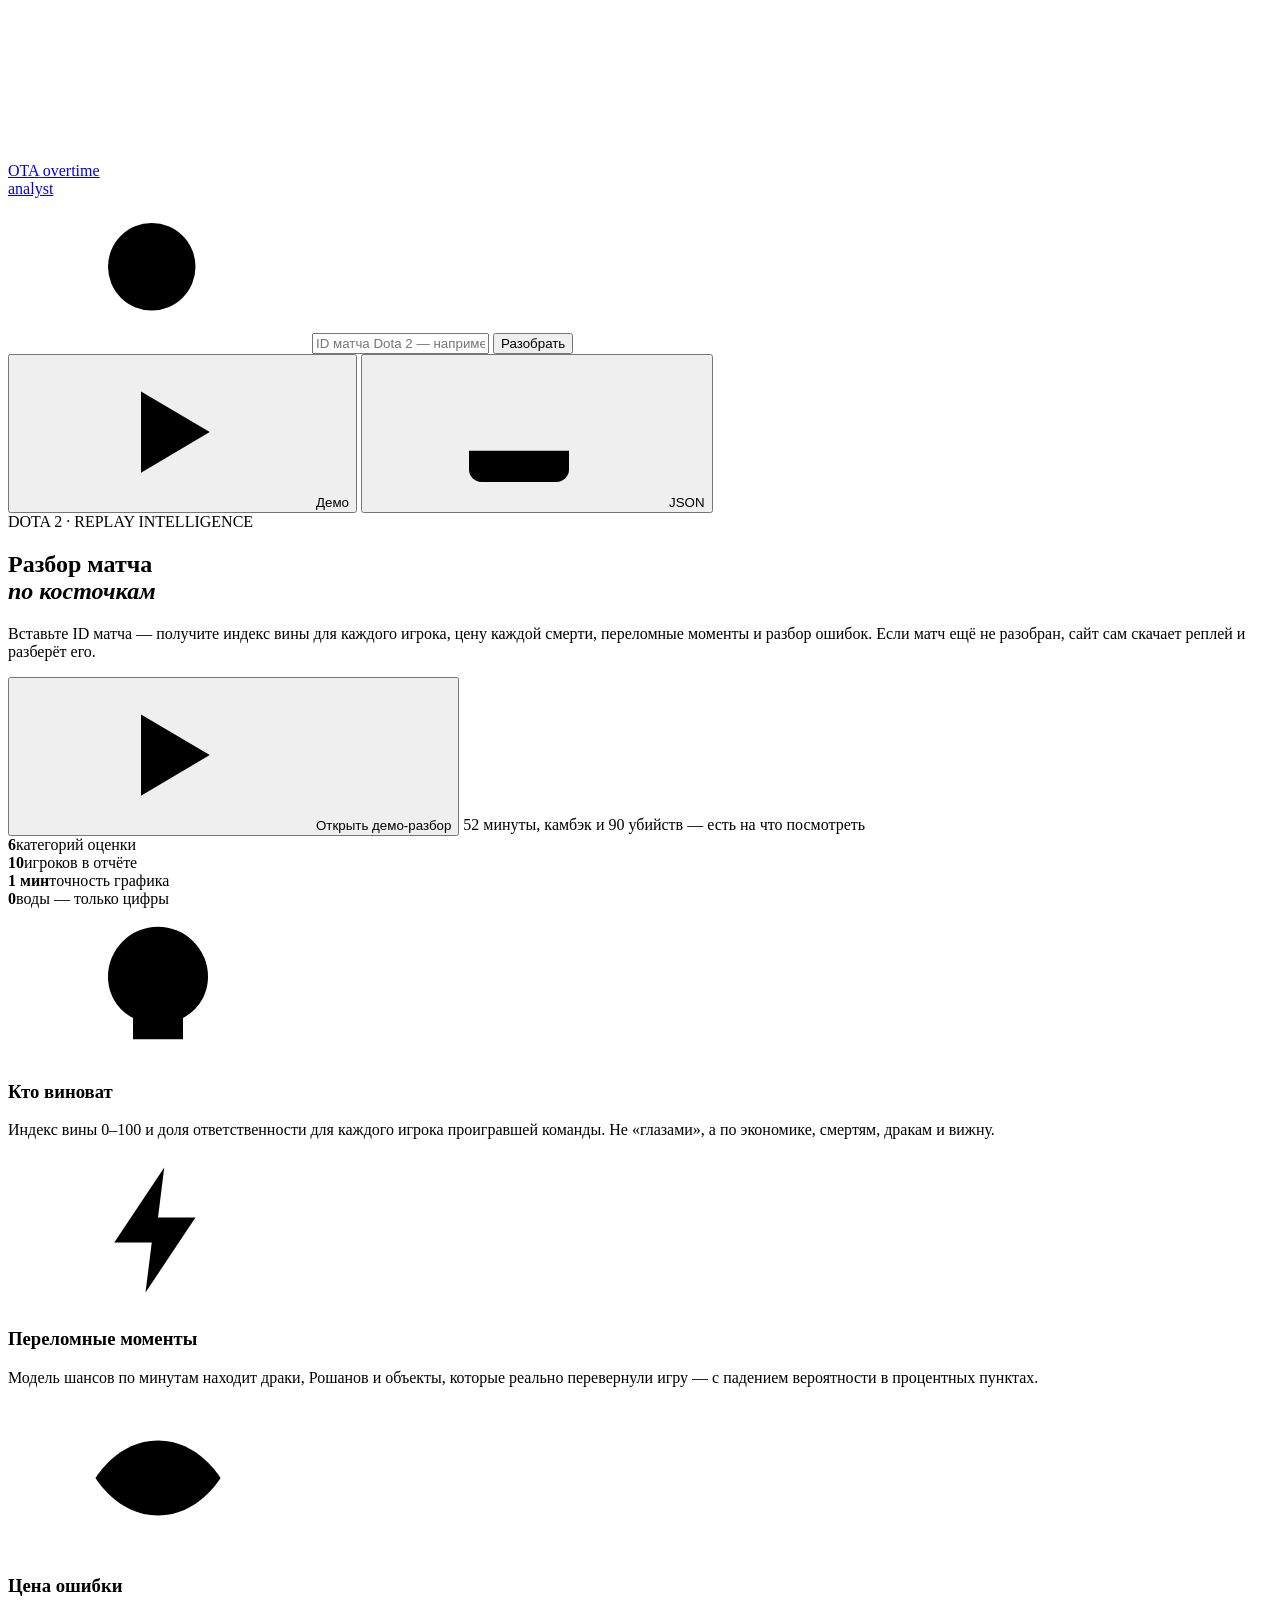
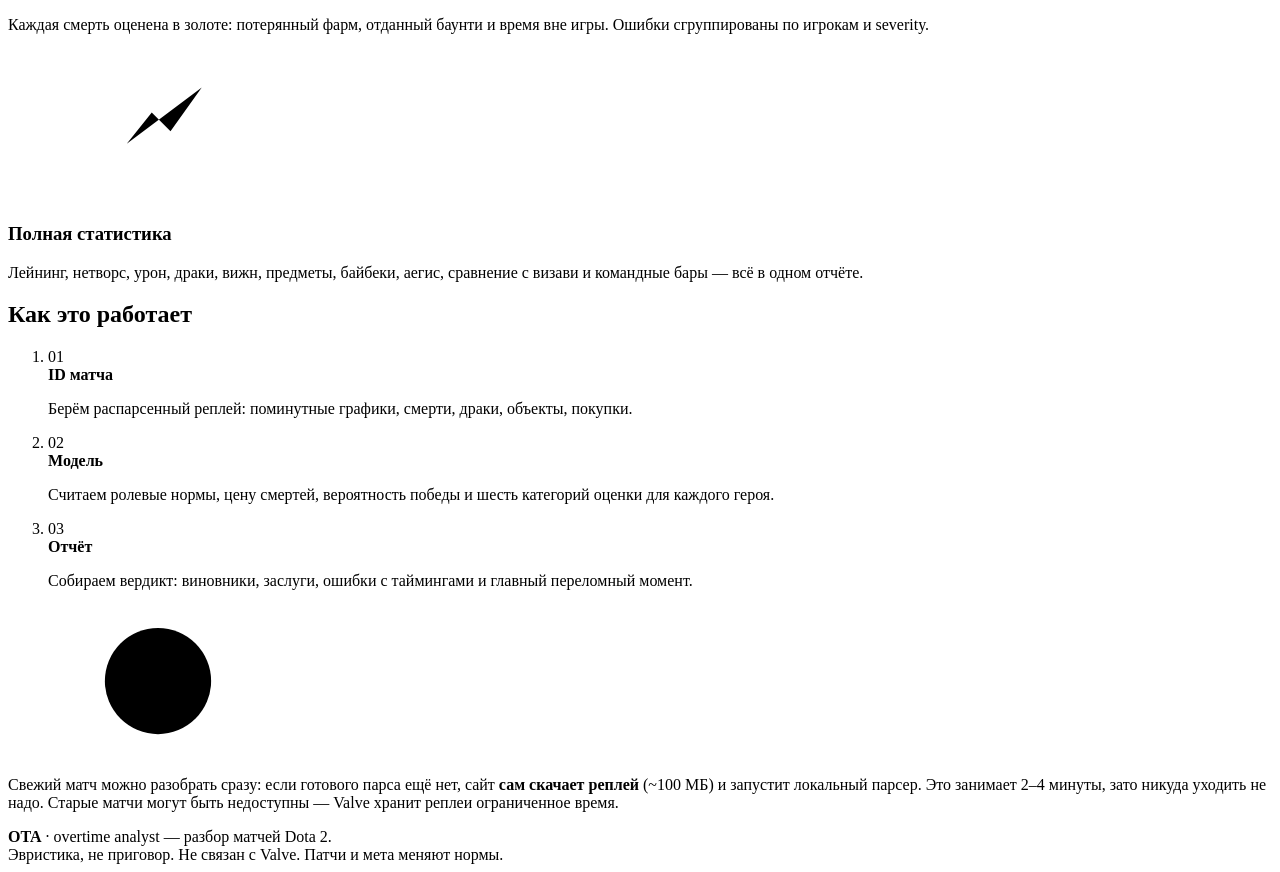
==== web/index.html @ 526634c6 "Initial commit" ====
<!doctype html>
<html lang="ru">
<head>
  <meta charset="utf-8">
  <meta name="viewport" content="width=device-width, initial-scale=1">
  <meta name="theme-color" content="#0a0c11">
  <title>OTA — разбор матчей Dota 2: виновники, ошибки, переломные моменты</title>
  <meta name="description" content="Анализ распарсенного реплея Dota 2: индекс вины каждого игрока, цена смертей, главные ошибки и переломные моменты матча.">
  <link rel="icon" href="data:image/svg+xml,%3Csvg xmlns='http://www.w3.org/2000/svg' viewBox='0 0 32 32'%3E%3Crect width='32' height='32' rx='7' fill='%230a0c11'/%3E%3Cpath d='M7 23V9h4l5 7 5-7h4v14h-4v-7l-5 7-5-7v7z' fill='%23d9a441'/%3E%3C/svg%3E">
  <link rel="stylesheet" href="/style.css">
</head>
<body>
  <svg class="sprite" aria-hidden="true" xmlns="http://www.w3.org/2000/svg">
    <symbol id="i-search" viewBox="0 0 24 24"><circle cx="11" cy="11" r="7"/><path d="m20 20-3.6-3.6"/></symbol>
    <symbol id="i-play" viewBox="0 0 24 24"><path d="M8 5.5v13l11-6.5z"/></symbol>
    <symbol id="i-upload" viewBox="0 0 24 24"><path d="M12 16V4m0 0L7 9m5-5 5 5"/><path d="M4 15v3a2 2 0 0 0 2 2h12a2 2 0 0 0 2-2v-3"/></symbol>
    <symbol id="i-download" viewBox="0 0 24 24"><path d="M12 4v12m0 0 5-5m-5 5-5-5"/><path d="M4 17v2a2 2 0 0 0 2 2h12a2 2 0 0 0 2-2v-2"/></symbol>
    <symbol id="i-external" viewBox="0 0 24 24"><path d="M14 4h6v6"/><path d="M20 4 11 13"/><path d="M18 14v4a2 2 0 0 1-2 2H6a2 2 0 0 1-2-2V8a2 2 0 0 1 2-2h4"/></symbol>
    <symbol id="i-copy" viewBox="0 0 24 24"><rect x="8" y="8" width="12" height="12" rx="2"/><path d="M16 8V6a2 2 0 0 0-2-2H6a2 2 0 0 0-2 2v8a2 2 0 0 0 2 2h2"/></symbol>
    <symbol id="i-skull" viewBox="0 0 24 24"><path d="M12 3a8 8 0 0 0-8 8c0 3 1.7 5.4 4 6.6V21h8v-3.4c2.3-1.2 4-3.6 4-6.6a8 8 0 0 0-8-8Z"/><circle cx="9" cy="11" r="1.4"/><circle cx="15" cy="11" r="1.4"/><path d="M10 17h4"/></symbol>
    <symbol id="i-eye" viewBox="0 0 24 24"><path d="M2 12s3.5-6 10-6 10 6 10 6-3.5 6-10 6S2 12 2 12Z"/><circle cx="12" cy="12" r="2.6"/></symbol>
    <symbol id="i-tower" viewBox="0 0 24 24"><path d="M6 21V9l6-5 6 5v12"/><path d="M9 21v-5h6v5"/><path d="M4 9h16"/></symbol>
    <symbol id="i-clock" viewBox="0 0 24 24"><circle cx="12" cy="12" r="8.5"/><path d="M12 7v5l3 2"/></symbol>
    <symbol id="i-chart" viewBox="0 0 24 24"><path d="M4 20V4"/><path d="M4 20h16"/><path d="m7 15 4-5 3 3 5-7"/></symbol>
    <symbol id="i-info" viewBox="0 0 24 24"><circle cx="12" cy="12" r="8.5"/><path d="M12 11v5"/><path d="M12 8h.01"/></symbol>
    <symbol id="i-trophy" viewBox="0 0 24 24"><path d="M8 4h8v5a4 4 0 0 1-8 0z"/><path d="M8 5H4v2a4 4 0 0 0 4 4"/><path d="M16 5h4v2a4 4 0 0 1-4 4"/><path d="M12 13v4"/><path d="M8 21h8"/><path d="M9 17h6l1 4H8z"/></symbol>
    <symbol id="i-alert" viewBox="0 0 24 24"><path d="M12 3 2.5 20h19z"/><path d="M12 9v5"/><path d="M12 17h.01"/></symbol>
    <symbol id="i-target" viewBox="0 0 24 24"><circle cx="12" cy="12" r="8.5"/><circle cx="12" cy="12" r="4.5"/><path d="M12 3v3M12 18v3M3 12h3M18 12h3"/></symbol>
    <symbol id="i-bolt" viewBox="0 0 24 24"><path d="M13 2 5 14h6l-1 8 8-12h-6z"/></symbol>
    <symbol id="i-flag" viewBox="0 0 24 24"><path d="M5 21V4"/><path d="M5 4h12l-2 4 2 4H5"/></symbol>
    <symbol id="i-shield" viewBox="0 0 24 24"><path d="M12 3 5 6v5c0 4.5 3 7.9 7 10 4-2.1 7-5.5 7-10V6z"/></symbol>
    <symbol id="i-swords" viewBox="0 0 24 24"><path d="m4 4 7 7M4 4v4M4 4h4"/><path d="m20 4-7 7m7-7v4m0-4h-4"/><path d="m7 13-3 3v4h4l3-3"/><path d="m17 13 3 3v4h-4l-3-3"/></symbol>
  </svg>

  <header class="topbar">
    <a class="brand" href="#" id="brand-link" aria-label="OTA — на главную">
      <span class="brand-mark">OTA</span>
      <span class="brand-sub">overtime<br>analyst</span>
    </a>
    <form class="search" id="search-form">
      <svg class="icon"><use href="#i-search"/></svg>
      <input id="match-input" name="id" inputmode="numeric" autocomplete="off" placeholder="ID матча Dota 2 — например 9078468447" aria-label="ID матча">
      <button type="submit" class="btn primary">Разобрать</button>
    </form>
    <div class="top-actions">
      <button class="btn ghost" id="demo-btn" type="button"><svg class="icon"><use href="#i-play"/></svg><span>Демо</span></button>
      <button class="btn ghost" id="upload-btn" type="button"><svg class="icon"><use href="#i-upload"/></svg><span>JSON</span></button>
      <input type="file" id="file-input" accept=".json,application/json" hidden>
    </div>
  </header>

  <main id="app">
    <section class="landing" id="landing">
      <div class="landing-hero">
        <div class="eyebrow"><span class="pulse"></span> DOTA 2 · REPLAY INTELLIGENCE</div>
        <h1>Разбор матча<br><em>по косточкам</em></h1>
        <p class="lead">Вставьте ID матча — получите индекс вины для каждого игрока, цену каждой смерти, переломные моменты и разбор ошибок. Если матч ещё не разобран, сайт сам скачает реплей и разберёт его.</p>
        <div class="landing-cta">
          <button class="btn primary big" id="hero-demo" type="button"><svg class="icon"><use href="#i-play"/></svg>Открыть демо-разбор</button>
          <span class="muted">52 минуты, камбэк и 90 убийств — есть на что посмотреть</span>
        </div>
        <div class="landing-stats">
          <div><b>6</b><span>категорий оценки</span></div>
          <div><b>10</b><span>игроков в отчёте</span></div>
          <div><b>1 мин</b><span>точность графика</span></div>
          <div><b>0</b><span>воды — только цифры</span></div>
        </div>
      </div>

      <div class="feature-grid">
        <article class="feature">
          <div class="feature-icon red"><svg class="icon"><use href="#i-skull"/></svg></div>
          <h3>Кто виноват</h3>
          <p>Индекс вины 0–100 и доля ответственности для каждого игрока проигравшей команды. Не «глазами», а по экономике, смертям, дракам и вижну.</p>
        </article>
        <article class="feature">
          <div class="feature-icon gold"><svg class="icon"><use href="#i-bolt"/></svg></div>
          <h3>Переломные моменты</h3>
          <p>Модель шансов по минутам находит драки, Рошанов и объекты, которые реально перевернули игру — с падением вероятности в процентных пунктах.</p>
        </article>
        <article class="feature">
          <div class="feature-icon green"><svg class="icon"><use href="#i-eye"/></svg></div>
          <h3>Цена ошибки</h3>
          <p>Каждая смерть оценена в золоте: потерянный фарм, отданный баунти и время вне игры. Ошибки сгруппированы по игрокам и severity.</p>
        </article>
        <article class="feature">
          <div class="feature-icon blue"><svg class="icon"><use href="#i-chart"/></svg></div>
          <h3>Полная статистика</h3>
          <p>Лейнинг, нетворс, урон, драки, вижн, предметы, байбеки, аегис, сравнение с визави и командные бары — всё в одном отчёте.</p>
        </article>
      </div>

      <div class="how">
        <h2>Как это работает</h2>
        <ol>
          <li><span>01</span><div><b>ID матча</b><p>Берём распарсенный реплей: поминутные графики, смерти, драки, объекты, покупки.</p></div></li>
          <li><span>02</span><div><b>Модель</b><p>Считаем ролевые нормы, цену смертей, вероятность победы и шесть категорий оценки для каждого героя.</p></div></li>
          <li><span>03</span><div><b>Отчёт</b><p>Собираем вердикт: виновники, заслуги, ошибки с таймингами и главный переломный момент.</p></div></li>
        </ol>
      </div>

      <div class="history-block" id="history-block" hidden>
        <div class="section-head">
          <h2>Недавние разборы</h2>
          <span class="muted">хранятся локально</span>
        </div>
        <div class="history-list" id="history-list"></div>
      </div>

      <div class="notice">
        <svg class="icon"><use href="#i-info"/></svg>
        <p>Свежий матч можно разобрать сразу: если готового парса ещё нет, сайт <b>сам скачает реплей</b> (~100 МБ) и запустит локальный парсер. Это занимает 2–4 минуты, зато никуда уходить не надо. Старые матчи могут быть недоступны — Valve хранит реплеи ограниченное время.</p>
      </div>
    </section>

    <section class="loading" id="loading" hidden>
      <div class="loading-bar"><span></span></div>
      <p>Считаем экономику, смерти и шансы по минутам…</p>
      <div class="skeleton-grid">
        <div class="skeleton tall"></div><div class="skeleton"></div><div class="skeleton"></div>
        <div class="skeleton wide"></div>
      </div>
    </section>

    <section class="progress-panel" id="progress-panel" hidden>
      <div class="progress-kicker"><span class="pulse"></span> ЛОКАЛЬНЫЙ ПАРСЕР РЕПЛЕЯ</div>
      <h2 id="progress-title">Готовим разбор матча</h2>
      <p id="progress-message">Проверяем матч и ищем реплей</p>
      <div class="progress-track" id="progress-track"><span id="progress-bar"></span></div>
      <div class="progress-meta"><span id="progress-stage">Проверяем матч</span><span id="progress-elapsed">0:00</span></div>
      <ol class="progress-steps" id="progress-steps">
        <li data-step="fetch">Ищем реплей</li>
        <li data-step="download">Скачиваем реплей</li>
        <li data-step="parse">Парсим реплей</li>
        <li data-step="stats">Собираем отчёт</li>
      </ol>
      <div class="progress-note">Первый разбор занимает <b>2–4 минуты</b>: скачиваем ~100 МБ реплея с серверов Valve и парсим его у себя. Никуда переходить не нужно. После первого раза отчёт кэшируется и открывается мгновенно.</div>
      <div class="progress-actions">
        <button class="btn ghost" id="progress-back" type="button">На главную</button>
        <button class="btn primary" id="progress-retry" type="button" hidden>Повторить парс</button>
      </div>
    </section>

    <section class="error-panel" id="error-panel" hidden>
      <div class="error-icon"><svg class="icon"><use href="#i-alert"/></svg></div>
      <h2>Не получилось разобрать матч</h2>
      <p id="error-text"></p>
      <div class="error-actions">
        <button class="btn primary" type="button" id="error-demo">Открыть демо</button>
        <button class="btn ghost" type="button" id="error-back">На главную</button>
      </div>
      <div class="error-tips">
        <b>Что проверить</b>
        <ul>
          <li>ID матча — только цифры, 8–11 знаков.</li>
          <li>Если матч ещё не распарсен, сайт сам скачает реплей и разберёт его.</li>
          <li>Старый матч может быть недоступен: Valve удаляет реплеи примерно через неделю.</li>
          <li>Для загрузки нужен JSON матча, а не файл <code>.dem</code>.</li>
        </ul>
      </div>
    </section>

    <section class="report" id="report" hidden></section>
  </main>

  <footer class="footer">
    <div><b>OTA</b> · overtime analyst — разбор матчей Dota 2.</div>
    <div class="muted">Эвристика, не приговор. Не связан с Valve. Патчи и мета меняют нормы.</div>
  </footer>

  <div class="toast" id="toast" hidden></div>

  <script src="/charts.js"></script>
  <script src="/app.js"></script>
</body>
</html>
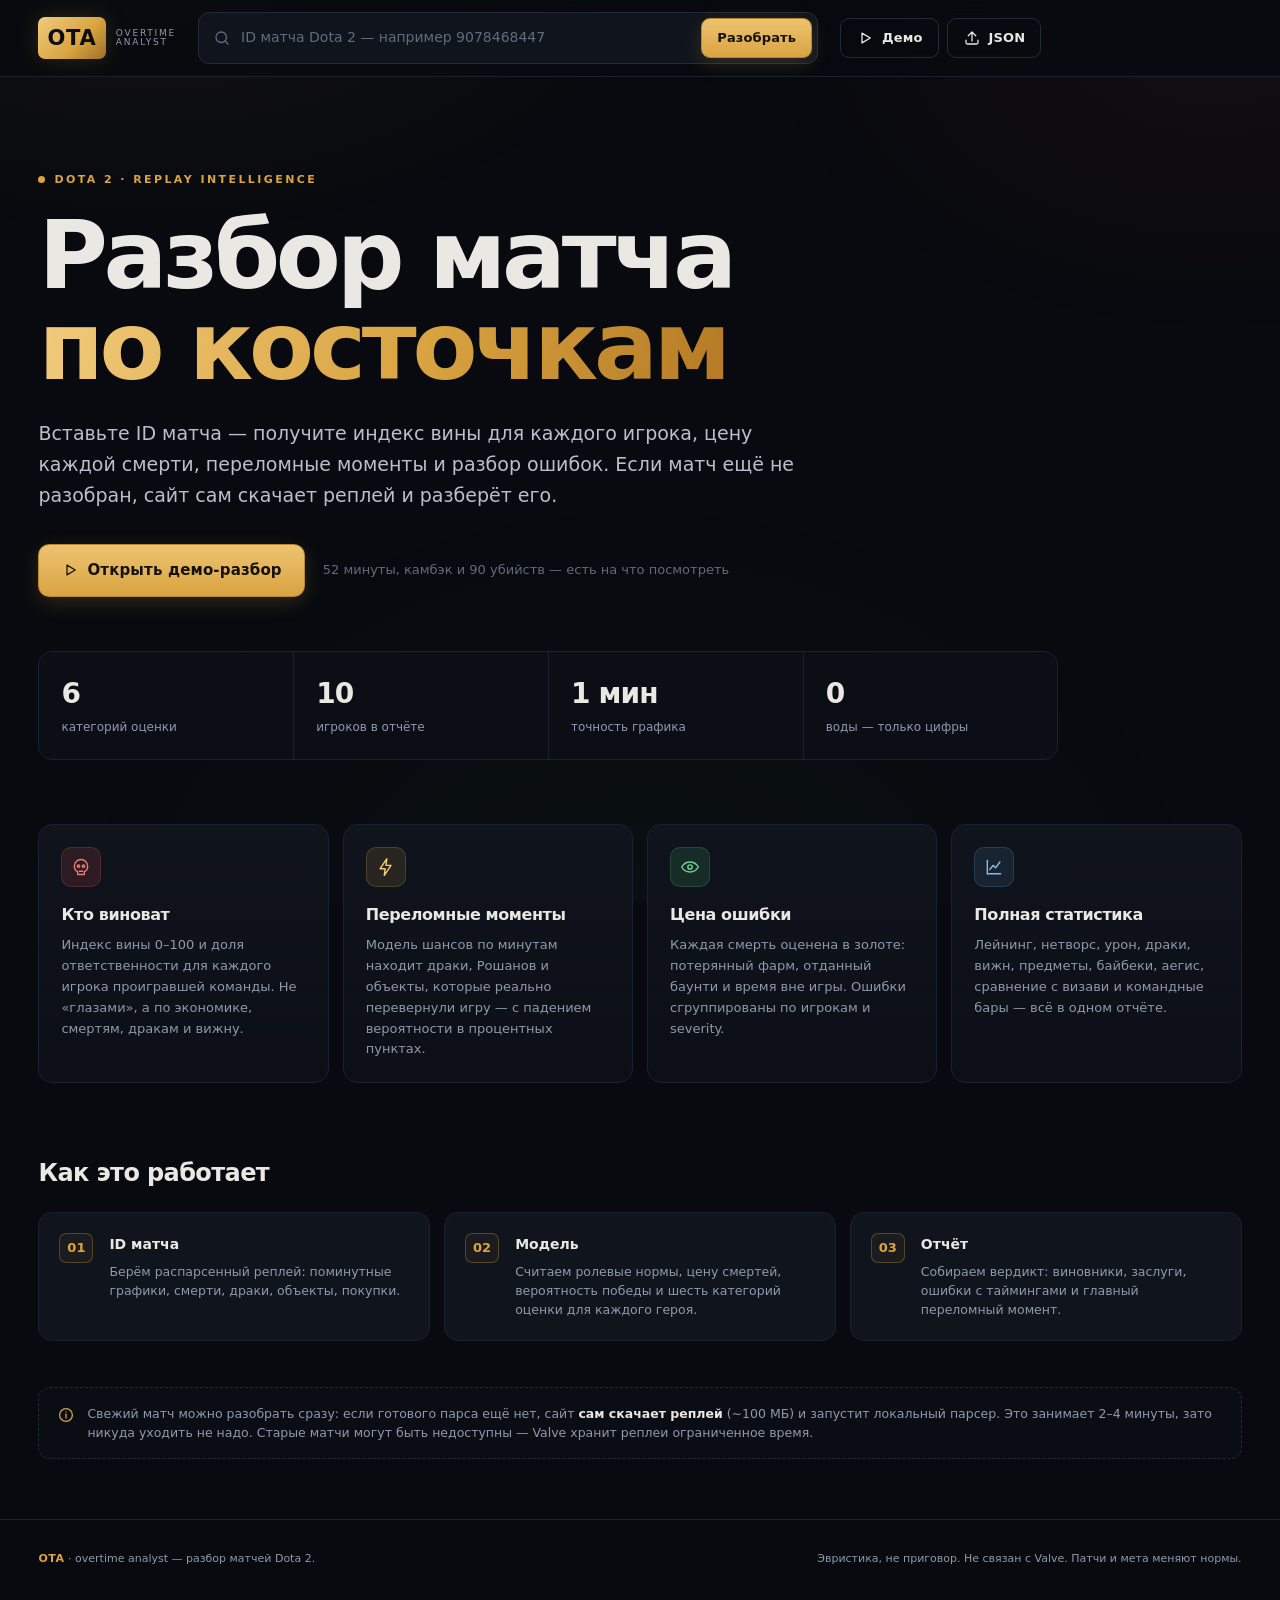
==== commit 8accc244: "Add map, ranks, static GitHub Pages demo" ====
--- a/web/index.html
+++ b/web/index.html
@@ -50,6 +50,9 @@
   </header>
 
   <main id="app">
+    <div class="static-note" id="static-note" hidden>
+      <b>GitHub Pages · демо-версия.</b> Доступны готовые разборы: 9078468447, 9078923915, 9074607307. Полный разбор нового матча по ID и загрузка реплея — при локальном запуске сервера.
+    </div>
     <section class="landing" id="landing">
       <div class="landing-hero">
         <div class="eyebrow"><span class="pulse"></span> DOTA 2 · REPLAY INTELLIGENCE</div>
--- a/style.css
+++ b/style.css
@@ -0,0 +1,830 @@
+/* ============================================================
+   OTA — dark Dota 2 analytics UI
+   ============================================================ */
+:root {
+  --bg: #080a0f;
+  --bg-2: #0b0e15;
+  --panel: #10141d;
+  --panel-2: #141924;
+  --panel-3: #191f2c;
+  --line: #222a3a;
+  --line-soft: #1a2130;
+  --text: #eae8e2;
+  --muted: #9099ab;
+  --dim: #626b7d;
+  --gold: #d9a441;
+  --gold-2: #f1cb7c;
+  --radiant: #4fbf73;
+  --radiant-soft: rgba(79, 191, 115, .14);
+  --dire: #e2564f;
+  --dire-soft: rgba(226, 86, 79, .14);
+  --blue: #5b9bd5;
+  --purple: #8f7bff;
+  --radius: 14px;
+  --radius-sm: 9px;
+  --shadow: 0 18px 50px rgba(0, 0, 0, .38);
+  --font: "Segoe UI Variable Text", "Segoe UI", Roboto, "Helvetica Neue", system-ui, sans-serif;
+  --display: "Segoe UI Variable Display", "Segoe UI", Roboto, system-ui, sans-serif;
+}
+
+* { box-sizing: border-box; }
+[hidden] { display: none !important; }
+html { scroll-behavior: smooth; scroll-padding-top: 118px; }
+body {
+  margin: 0;
+  background: var(--bg);
+  color: var(--text);
+  font-family: var(--font);
+  font-size: 15px;
+  line-height: 1.55;
+  -webkit-font-smoothing: antialiased;
+  overflow-x: hidden;
+}
+body::before {
+  content: "";
+  position: fixed;
+  inset: 0;
+  pointer-events: none;
+  z-index: 0;
+  background:
+    radial-gradient(900px 520px at 12% -8%, rgba(217, 164, 65, .07), transparent 60%),
+    radial-gradient(760px 500px at 95% 4%, rgba(226, 86, 79, .055), transparent 60%),
+    radial-gradient(900px 700px at 50% 105%, rgba(79, 191, 115, .04), transparent 65%);
+}
+body::after {
+  content: "";
+  position: fixed;
+  inset: 0;
+  z-index: 0;
+  pointer-events: none;
+  opacity: .35;
+  background-image: linear-gradient(rgba(255, 255, 255, .018) 1px, transparent 1px), linear-gradient(90deg, rgba(255, 255, 255, .018) 1px, transparent 1px);
+  background-size: 64px 64px;
+  mask-image: radial-gradient(circle at 50% 0%, #000 0%, transparent 72%);
+}
+main, .topbar, .footer { position: relative; z-index: 1; }
+a { color: inherit; text-decoration: none; }
+button, input, select { font: inherit; color: inherit; }
+button { cursor: pointer; }
+h1, h2, h3, h4 { font-family: var(--display); font-weight: 700; letter-spacing: -.025em; margin: 0; }
+p { margin: 0; }
+ul, ol { margin: 0; padding: 0; }
+code { font-family: "Cascadia Code", Consolas, monospace; font-size: .88em; background: var(--panel-2); padding: 1px 5px; border-radius: 5px; }
+b, strong { font-weight: 700; }
+svg.icon { width: 18px; height: 18px; fill: none; stroke: currentColor; stroke-width: 1.7; stroke-linecap: round; stroke-linejoin: round; flex: none; }
+.sprite { position: absolute; width: 0; height: 0; overflow: hidden; }
+.muted { color: var(--muted); }
+.dim { color: var(--dim); }
+.nowrap { white-space: nowrap; }
+.tnum { font-variant-numeric: tabular-nums; }
+
+/* ---------------------------------------------------------- topbar */
+.topbar {
+  position: sticky;
+  top: 0;
+  z-index: 50;
+  display: flex;
+  align-items: center;
+  gap: 22px;
+  padding: 12px clamp(16px, 3vw, 40px);
+  background: rgba(8, 10, 15, .82);
+  backdrop-filter: blur(18px) saturate(140%);
+  border-bottom: 1px solid var(--line-soft);
+}
+.brand { display: flex; align-items: center; gap: 10px; flex: none; }
+.brand-mark {
+  font-family: var(--display);
+  font-weight: 800;
+  font-size: 21px;
+  letter-spacing: .04em;
+  color: #0b0d12;
+  background: linear-gradient(135deg, var(--gold-2), var(--gold) 60%, #9c6f22);
+  padding: 5px 9px;
+  border-radius: 7px;
+  box-shadow: 0 0 22px rgba(217, 164, 65, .18);
+}
+.brand-sub { font-size: 9px; line-height: 1.05; letter-spacing: .2em; text-transform: uppercase; color: var(--muted); }
+.search {
+  flex: 1;
+  max-width: 620px;
+  display: flex;
+  align-items: center;
+  gap: 10px;
+  padding: 5px 5px 5px 14px;
+  background: var(--panel);
+  border: 1px solid var(--line);
+  border-radius: 11px;
+  transition: border-color .2s, box-shadow .2s;
+}
+.search:focus-within { border-color: rgba(217, 164, 65, .55); box-shadow: 0 0 0 3px rgba(217, 164, 65, .09); }
+.search .icon { color: var(--dim); }
+.search input {
+  flex: 1;
+  min-width: 0;
+  border: 0;
+  background: transparent;
+  outline: 0;
+  padding: 7px 0;
+  font-size: 14px;
+}
+.search input::placeholder { color: var(--dim); }
+.top-actions { display: flex; gap: 8px; flex: none; }
+
+.btn {
+  display: inline-flex;
+  align-items: center;
+  justify-content: center;
+  gap: 8px;
+  border: 1px solid var(--line);
+  background: var(--panel-2);
+  color: var(--text);
+  padding: 9px 15px;
+  border-radius: 9px;
+  font-size: 13px;
+  font-weight: 600;
+  letter-spacing: .01em;
+  transition: transform .15s, background .2s, border-color .2s, color .2s;
+  white-space: nowrap;
+}
+.btn:hover { background: var(--panel-3); border-color: #303a4e; transform: translateY(-1px); }
+.btn:active { transform: translateY(0); }
+.btn.primary {
+  background: linear-gradient(180deg, #edc371, var(--gold));
+  color: #16120a;
+  border-color: #b8872e;
+  box-shadow: 0 6px 20px rgba(217, 164, 65, .18);
+}
+.btn.primary:hover { background: linear-gradient(180deg, #f6d58f, #e0ad4d); }
+.btn.ghost { background: transparent; }
+.btn.big { padding: 14px 22px; font-size: 15px; border-radius: 11px; }
+.btn.danger { color: #ffb3ae; border-color: rgba(226, 86, 79, .4); background: rgba(226, 86, 79, .08); }
+.btn:focus-visible, a:focus-visible, summary:focus-visible { outline: 2px solid var(--gold); outline-offset: 2px; }
+
+/* ---------------------------------------------------------- landing */
+main { max-width: 1420px; margin: 0 auto; padding: 0 clamp(16px, 3vw, 40px) 60px; }
+.landing { padding-top: clamp(40px, 7vw, 90px); }
+.landing-hero { max-width: 1020px; }
+.eyebrow {
+  display: inline-flex;
+  align-items: center;
+  gap: 9px;
+  font-size: 11px;
+  font-weight: 700;
+  letter-spacing: .22em;
+  text-transform: uppercase;
+  color: var(--gold);
+  margin-bottom: 22px;
+}
+.pulse { width: 7px; height: 7px; border-radius: 50%; background: var(--gold); box-shadow: 0 0 0 0 rgba(217, 164, 65, .5); animation: pulse 2.4s infinite; }
+@keyframes pulse { 0% { box-shadow: 0 0 0 0 rgba(217, 164, 65, .55); } 70% { box-shadow: 0 0 0 12px rgba(217, 164, 65, 0); } 100% { box-shadow: 0 0 0 0 rgba(217, 164, 65, 0); } }
+.landing h1 {
+  font-size: clamp(48px, 7.4vw, 96px);
+  line-height: .96;
+  letter-spacing: -.045em;
+  margin: 0 0 26px;
+}
+.landing h1 em {
+  font-style: normal;
+  background: linear-gradient(105deg, var(--gold-2), var(--gold) 55%, #b47a24);
+  -webkit-background-clip: text;
+  background-clip: text;
+  color: transparent;
+}
+.lead { font-size: clamp(16px, 1.5vw, 19px); line-height: 1.65; color: #b9c0cd; max-width: 760px; }
+.landing-cta { display: flex; align-items: center; gap: 18px; flex-wrap: wrap; margin-top: 32px; }
+.landing-cta span { font-size: 13px; color: var(--dim); }
+.landing-stats {
+  display: grid;
+  grid-template-columns: repeat(4, minmax(0, 1fr));
+  gap: 1px;
+  margin: 54px 0 0;
+  background: var(--line-soft);
+  border: 1px solid var(--line-soft);
+  border-radius: var(--radius);
+  overflow: hidden;
+}
+.landing-stats > div { background: var(--bg-2); padding: 20px 22px; }
+.landing-stats b { display: block; font-family: var(--display); font-size: 28px; letter-spacing: -.03em; }
+.landing-stats span { font-size: 12px; color: var(--muted); }
+.feature-grid { display: grid; grid-template-columns: repeat(4, 1fr); gap: 14px; margin-top: 64px; }
+.feature {
+  background: linear-gradient(180deg, var(--panel), rgba(16, 20, 29, .55));
+  border: 1px solid var(--line-soft);
+  border-radius: var(--radius);
+  padding: 22px;
+  transition: border-color .2s, transform .2s, background .2s;
+}
+.feature:hover { border-color: var(--line); transform: translateY(-3px); background: var(--panel); }
+.feature-icon { width: 40px; height: 40px; border-radius: 10px; display: grid; place-items: center; margin-bottom: 16px; border: 1px solid transparent; }
+.feature-icon .icon { width: 20px; height: 20px; }
+.feature-icon.red { background: var(--dire-soft); color: #f07972; border-color: rgba(226, 86, 79, .22); }
+.feature-icon.gold { background: rgba(217, 164, 65, .12); color: var(--gold-2); border-color: rgba(217, 164, 65, .22); }
+.feature-icon.green { background: var(--radiant-soft); color: #6fd48d; border-color: rgba(79, 191, 115, .22); }
+.feature-icon.blue { background: rgba(91, 155, 213, .12); color: #85b9e6; border-color: rgba(91, 155, 213, .22); }
+.feature h3 { font-size: 16px; margin-bottom: 8px; }
+.feature p { font-size: 13px; color: var(--muted); line-height: 1.6; }
+.how { margin-top: 72px; }
+.how h2, .section-head h2 { font-size: 24px; }
+.how ol { display: grid; grid-template-columns: repeat(3, 1fr); gap: 14px; list-style: none; margin-top: 20px; }
+.how li { display: flex; gap: 16px; padding: 20px; background: var(--panel); border: 1px solid var(--line-soft); border-radius: var(--radius); }
+.how li > span { font-family: var(--display); font-size: 13px; font-weight: 700; color: var(--gold); border: 1px solid rgba(217, 164, 65, .3); border-radius: 7px; height: 30px; min-width: 34px; display: grid; place-items: center; background: rgba(217, 164, 65, .06); }
+.how b { font-size: 14px; }
+.how p { font-size: 12.5px; color: var(--muted); margin-top: 5px; line-height: 1.55; }
+.section-head { display: flex; align-items: baseline; justify-content: space-between; gap: 16px; }
+.section-head .muted { font-size: 12px; }
+.history-block { margin-top: 64px; }
+.history-list { display: grid; grid-template-columns: repeat(4, 1fr); gap: 12px; margin-top: 18px; }
+.history-card { display: block; background: var(--panel); border: 1px solid var(--line-soft); border-radius: 12px; padding: 14px; transition: border-color .2s, transform .2s; }
+.history-card:hover { border-color: var(--line); transform: translateY(-2px); }
+.history-card .hc-top { display: flex; justify-content: space-between; font-size: 11px; color: var(--muted); }
+.history-card .hc-score { font-family: var(--display); font-size: 22px; font-weight: 700; margin: 6px 0 2px; }
+.history-card .hc-heroes { display: flex; gap: 3px; margin-top: 10px; }
+.history-card .hc-heroes img { width: 26px; height: 18px; object-fit: cover; border-radius: 4px; }
+.notice { display: flex; gap: 12px; margin-top: 46px; padding: 16px 18px; border: 1px dashed var(--line); border-radius: 12px; color: var(--muted); font-size: 12.5px; background: rgba(16, 20, 29, .4); }
+.notice .icon { color: var(--gold); margin-top: 2px; }
+.notice b { color: var(--text); }
+
+/* ---------------------------------------------------------- parse progress */
+.progress-panel { max-width: 720px; margin: clamp(36px, 6vw, 80px) auto; padding: clamp(22px, 4vw, 38px); background: linear-gradient(180deg, var(--panel-2), var(--panel)); border: 1px solid var(--line); border-radius: var(--radius); box-shadow: var(--shadow); }
+.progress-kicker { display: inline-flex; align-items: center; gap: 9px; font-size: 10px; font-weight: 700; letter-spacing: .2em; color: var(--gold); margin-bottom: 16px; }
+.progress-panel h2 { font-size: clamp(26px, 4vw, 38px); letter-spacing: -.035em; }
+.progress-panel > p { color: var(--muted); font-size: 13.5px; margin-top: 8px; min-height: 21px; }
+.progress-track { position: relative; height: 7px; margin-top: 24px; background: var(--panel-3); border-radius: 6px; overflow: hidden; }
+.progress-track span { display: block; height: 100%; width: 2%; border-radius: 6px; background: linear-gradient(90deg, #b8872e, var(--gold-2)); transition: width .6s ease; }
+.progress-track.indeterminate span { background: repeating-linear-gradient(115deg, #b8872e 0 9px, #e8bd68 9px 18px); background-size: 26px 26px; animation: stripes 1s linear infinite; }
+@keyframes stripes { from { background-position: 0 0; } to { background-position: 26px 0; } }
+.progress-meta { display: flex; justify-content: space-between; gap: 12px; margin-top: 9px; font-size: 10.5px; color: var(--dim); text-transform: uppercase; letter-spacing: .08em; }
+.progress-steps { list-style: none; display: grid; gap: 7px; margin-top: 22px; }
+.progress-steps li { display: flex; align-items: center; gap: 9px; font-size: 12px; color: var(--dim); transition: color .2s; }
+.progress-steps li::before { content: ""; width: 8px; height: 8px; border-radius: 50%; border: 1px solid #35405a; background: transparent; flex: none; }
+.progress-steps li.active { color: var(--text); }
+.progress-steps li.active::before { background: var(--gold); border-color: var(--gold); box-shadow: 0 0 0 4px rgba(217, 164, 65, .12); }
+.progress-steps li.done { color: #8fd6a5; }
+.progress-steps li.done::before { background: var(--radiant); border-color: var(--radiant); }
+.progress-note { margin-top: 24px; padding: 13px 15px; border-radius: 9px; background: rgba(217, 164, 65, .05); border: 1px solid rgba(217, 164, 65, .16); font-size: 11.5px; color: var(--muted); line-height: 1.6; }
+.progress-note b { color: var(--gold-2); }
+.progress-actions { display: flex; justify-content: space-between; gap: 10px; margin-top: 20px; }
+.progress-panel.is-error { border-color: rgba(226, 86, 79, .35); }
+.progress-panel.is-error .progress-track span { background: var(--dire); }
+.progress-panel.is-error .progress-kicker { color: #ff9a94; }
+.progress-panel.is-error .pulse { background: var(--dire); box-shadow: none; animation: none; }
+
+/* ---------------------------------------------------------- loading / error */
+.loading { padding: 90px 0 40px; max-width: 900px; margin: 0 auto; text-align: center; }
+.loading-bar { height: 3px; background: var(--line-soft); border-radius: 3px; overflow: hidden; margin-bottom: 22px; }
+.loading-bar span { display: block; width: 40%; height: 100%; background: linear-gradient(90deg, transparent, var(--gold), transparent); animation: slide 1.2s infinite; }
+@keyframes slide { 0% { transform: translateX(-100%); } 100% { transform: translateX(350%); } }
+.loading p { color: var(--muted); font-size: 13px; }
+.skeleton-grid { display: grid; grid-template-columns: repeat(3, 1fr); gap: 14px; margin-top: 38px; }
+.skeleton { height: 160px; background: linear-gradient(100deg, var(--panel) 20%, var(--panel-2) 40%, var(--panel) 60%); background-size: 200% 100%; border-radius: var(--radius); animation: shimmer 1.6s infinite; }
+.skeleton.tall { height: 260px; }
+.skeleton.wide { grid-column: 1 / -1; height: 120px; }
+@keyframes shimmer { 0% { background-position: 200% 0; } 100% { background-position: -200% 0; } }
+.error-panel { max-width: 720px; margin: 80px auto; padding: 36px; background: var(--panel); border: 1px solid rgba(226, 86, 79, .3); border-radius: var(--radius); }
+.error-icon { width: 46px; height: 46px; border-radius: 12px; display: grid; place-items: center; background: var(--dire-soft); color: #ff8d86; margin-bottom: 16px; }
+.error-panel h2 { font-size: 24px; margin-bottom: 10px; }
+.error-panel > p { color: var(--muted); }
+.error-actions { display: flex; gap: 10px; margin: 22px 0; }
+.error-tips { border-top: 1px solid var(--line-soft); padding-top: 16px; font-size: 13px; color: var(--muted); }
+.error-tips b { color: var(--text); }
+.error-tips ul { list-style: none; margin-top: 8px; display: grid; gap: 6px; }
+.error-tips li::before { content: "—"; color: var(--dim); margin-right: 8px; }
+
+/* ---------------------------------------------------------- report shell */
+.report { padding-top: 22px; animation: fade .45s ease both; }
+@keyframes fade { from { opacity: 0; transform: translateY(8px); } to { opacity: 1; transform: none; } }
+.report-nav {
+  position: sticky;
+  top: 69px;
+  z-index: 30;
+  display: flex;
+  align-items: center;
+  gap: 4px;
+  overflow-x: auto;
+  padding: 8px 0;
+  margin-bottom: 14px;
+  background: rgba(8, 10, 15, .88);
+  backdrop-filter: blur(14px);
+  border-bottom: 1px solid var(--line-soft);
+  scrollbar-width: none;
+}
+.report-nav::-webkit-scrollbar { display: none; }
+.report-nav a { font-size: 12px; color: var(--muted); padding: 7px 11px; border-radius: 7px; white-space: nowrap; transition: background .15s, color .15s; }
+.report-nav a:hover { background: var(--panel-2); color: var(--text); }
+.report-nav .spacer { flex: 1; }
+.report-actions { display: flex; gap: 6px; margin-left: auto; }
+.report-actions .btn { padding: 6px 10px; font-size: 11.5px; }
+
+/* ---------------------------------------------------------- match hero */
+.match-hero {
+  display: grid;
+  grid-template-columns: 1fr auto 1fr;
+  align-items: center;
+  gap: 18px;
+  padding: clamp(18px, 2.4vw, 30px);
+  background:
+    radial-gradient(70% 140% at 0% 50%, rgba(79, 191, 115, .09), transparent 60%),
+    radial-gradient(70% 140% at 100% 50%, rgba(226, 86, 79, .09), transparent 60%),
+    linear-gradient(180deg, var(--panel-2), var(--panel));
+  border: 1px solid var(--line-soft);
+  border-radius: var(--radius);
+  box-shadow: var(--shadow);
+}
+.team-block { display: flex; flex-direction: column; gap: 12px; }
+.team-block.dire { align-items: flex-end; }
+.team-title { display: flex; align-items: center; gap: 8px; font-size: 10px; font-weight: 700; letter-spacing: .2em; text-transform: uppercase; color: var(--muted); }
+.team-block.dire .team-title { flex-direction: row-reverse; }
+.team-title .dot { width: 7px; height: 7px; border-radius: 50%; background: var(--radiant); }
+.team-block.dire .team-title .dot { background: var(--dire); }
+.team-heroes { display: flex; gap: 6px; }
+.team-block.dire .team-heroes { flex-direction: row-reverse; }
+.team-player { display: flex; flex-direction: column; align-items: center; gap: 4px; width: 62px; }
+.team-block.dire .team-player { align-items: center; }
+.team-player .pname { font-size: 9.5px; color: var(--muted); max-width: 62px; overflow: hidden; text-overflow: ellipsis; white-space: nowrap; text-align: center; }
+.match-center { text-align: center; min-width: 210px; }
+.match-meta { font-size: 10.5px; letter-spacing: .14em; text-transform: uppercase; color: var(--dim); display: flex; gap: 8px; justify-content: center; flex-wrap: wrap; }
+.match-meta span { white-space: nowrap; }
+.scoreline { font-family: var(--display); font-size: clamp(44px, 5.2vw, 68px); font-weight: 800; line-height: 1; letter-spacing: .02em; margin: 8px 0 4px; font-variant-numeric: tabular-nums; }
+.scoreline .sep { color: var(--dim); font-weight: 300; margin: 0 2px; }
+.scoreline .win { color: #f2efe6; }
+.scoreline .lose { color: #8d94a1; }
+.winner-badge { display: inline-flex; align-items: center; gap: 6px; font-size: 11px; font-weight: 700; letter-spacing: .08em; text-transform: uppercase; padding: 4px 10px; border-radius: 999px; }
+.winner-badge.radiant { background: var(--radiant-soft); color: #7bdd99; border: 1px solid rgba(79, 191, 115, .3); }
+.winner-badge.dire { background: var(--dire-soft); color: #ff9a94; border: 1px solid rgba(226, 86, 79, .3); }
+.match-sub { font-size: 11.5px; color: var(--dim); margin-top: 8px; }
+.match-sub b { color: var(--muted); font-weight: 600; }
+
+/* portraits */
+.portrait { position: relative; display: grid; place-items: center; overflow: hidden; background: linear-gradient(135deg, color-mix(in srgb, var(--hero-color, #d9a441) 42%, #10141d), #0c0f16); border: 1px solid rgba(255, 255, 255, .09); flex: none; }
+.portrait span { font-family: var(--display); font-weight: 800; color: rgba(255, 255, 255, .78); font-size: 45%; letter-spacing: .02em; }
+.portrait img { position: absolute; inset: 0; width: 100%; height: 100%; object-fit: cover; }
+.portrait.sq { border-radius: 9px; }
+.portrait.round { border-radius: 50%; }
+.portrait.team-p { width: 54px; height: 32px; border-radius: 6px; }
+.portrait.culprit-p { width: 108px; height: 64px; border-radius: 10px; }
+.portrait.mvp-p { width: 82px; height: 50px; border-radius: 9px; }
+.portrait.mistake-p { width: 38px; height: 24px; border-radius: 5px; }
+
+/* verdict */
+.verdict-grid { display: grid; grid-template-columns: 1.35fr 1fr 1fr; gap: 14px; margin-top: 14px; }
+.card { background: linear-gradient(180deg, var(--panel), rgba(13, 16, 23, .92)); border: 1px solid var(--line-soft); border-radius: var(--radius); padding: 20px; position: relative; overflow: hidden; }
+.card h3 { font-size: 13px; letter-spacing: .05em; text-transform: uppercase; color: var(--muted); font-weight: 700; display: flex; align-items: center; gap: 8px; }
+.card h3 .icon { width: 15px; height: 15px; color: var(--gold); }
+.card .big-name { font-family: var(--display); font-size: 25px; font-weight: 700; letter-spacing: -.03em; line-height: 1.1; margin-top: 4px; }
+.card .sub-name { font-size: 12px; color: var(--muted); }
+.verdict-culprit { border-color: rgba(226, 86, 79, .26); background: linear-gradient(150deg, rgba(226, 86, 79, .08), var(--panel) 45%); }
+.verdict-culprit::after { content: ""; position: absolute; inset: auto 0 0 0; height: 2px; background: linear-gradient(90deg, var(--dire), transparent); }
+.verdict-mvp { border-color: rgba(217, 164, 65, .22); }
+.verdict-mvp::after { content: ""; position: absolute; inset: auto 0 0 0; height: 2px; background: linear-gradient(90deg, var(--gold), transparent); }
+.verdict-point::after { content: ""; position: absolute; inset: auto 0 0 0; height: 2px; background: linear-gradient(90deg, var(--purple), transparent); }
+.culprit-top { display: flex; gap: 14px; align-items: center; margin-top: 12px; }
+.culprit-info { min-width: 0; }
+.culprit-bullets { list-style: none; display: grid; gap: 6px; margin-top: 14px; }
+.culprit-bullets li { position: relative; padding-left: 14px; font-size: 12px; color: #b7bfcc; line-height: 1.5; }
+.culprit-bullets li::before { content: ""; position: absolute; left: 0; top: 7px; width: 5px; height: 5px; border-radius: 50%; background: var(--dire); }
+.blame-ring { margin-left: auto; text-align: center; flex: none; }
+.blame-ring svg { display: block; }
+.blame-ring .ring-val { font-family: var(--display); font-size: 19px; font-weight: 800; fill: var(--text); }
+.blame-ring .ring-cap { font-size: 9px; fill: var(--muted); letter-spacing: .1em; }
+.ring-share { font-size: 10.5px; color: var(--muted); margin-top: 2px; }
+.mvp-body { display: flex; gap: 12px; align-items: center; margin-top: 12px; }
+.mvp-bullets { list-style: none; display: grid; gap: 6px; margin-top: 12px; }
+.mvp-bullets li { font-size: 12px; color: #b7bfcc; padding-left: 13px; position: relative; line-height: 1.5; }
+.mvp-bullets li::before { content: ""; position: absolute; left: 0; top: 7px; width: 5px; height: 5px; border-radius: 50%; background: var(--gold); }
+.point-time { font-family: var(--display); font-size: 34px; font-weight: 800; letter-spacing: -.04em; margin-top: 10px; color: var(--gold-2); }
+.point-title { font-size: 14px; font-weight: 700; margin-top: 2px; }
+.point-text { font-size: 12px; color: var(--muted); margin-top: 8px; line-height: 1.55; }
+.point-prob { display: flex; align-items: center; gap: 8px; margin-top: 12px; font-size: 11px; color: var(--muted); }
+.point-prob b { color: var(--text); font-size: 13px; }
+.prob-arrow { color: var(--gold); }
+
+/* insight strip */
+.insight { margin-top: 14px; padding: 18px 22px; border: 1px solid var(--line-soft); border-radius: var(--radius); background: linear-gradient(90deg, rgba(217, 164, 65, .06), transparent 45%), var(--panel); display: flex; gap: 22px; align-items: flex-start; }
+.insight .insight-label { font-size: 10px; letter-spacing: .18em; text-transform: uppercase; color: var(--gold); font-weight: 700; flex: none; padding-top: 3px; }
+.insight p { font-size: 13px; color: #c6ccd7; line-height: 1.65; }
+.insight .choke { margin-top: 8px; font-size: 12px; color: #f0a9a4; }
+.insight .choke b { color: #ffd2ce; }
+
+/* ---------------------------------------------------------- chart */
+.chart-card { margin-top: 14px; }
+.chart-head { display: flex; align-items: flex-start; justify-content: space-between; gap: 16px; flex-wrap: wrap; }
+.chart-head h2 { font-size: 19px; }
+.chart-head p { font-size: 12px; color: var(--muted); margin-top: 3px; }
+.seg { display: inline-flex; background: var(--bg-2); border: 1px solid var(--line); border-radius: 8px; padding: 3px; gap: 2px; }
+.seg button { border: 0; background: transparent; color: var(--muted); font-size: 11.5px; font-weight: 600; padding: 6px 10px; border-radius: 6px; transition: background .15s, color .15s; }
+.seg button:hover { color: var(--text); }
+.seg button.active { background: var(--panel-3); color: var(--text); box-shadow: 0 1px 0 rgba(255, 255, 255, .04) inset; }
+.chart-wrap { position: relative; margin-top: 18px; height: 360px; }
+.chart-wrap svg { width: 100%; height: 100%; display: block; overflow: visible; }
+.chart-tip { position: absolute; z-index: 5; pointer-events: none; min-width: 170px; padding: 10px 12px; border-radius: 9px; background: rgba(10, 13, 20, .96); border: 1px solid var(--line); box-shadow: 0 12px 30px rgba(0, 0, 0, .45); font-size: 11px; color: var(--muted); transform: translate(-50%, -110%); }
+.chart-tip b { color: var(--text); font-size: 13px; }
+.chart-tip .tip-row { display: flex; justify-content: space-between; gap: 14px; margin-top: 4px; }
+.chart-tip .tip-events { margin-top: 6px; padding-top: 6px; border-top: 1px solid var(--line-soft); color: #c6ccd7; }
+.chart-foot { display: flex; justify-content: space-between; align-items: center; gap: 14px; flex-wrap: wrap; margin-top: 8px; font-size: 11px; color: var(--dim); }
+.legend { display: flex; gap: 16px; flex-wrap: wrap; }
+.legend span { display: inline-flex; align-items: center; gap: 6px; }
+.legend i { width: 16px; height: 3px; border-radius: 2px; display: inline-block; }
+.legend .r { background: var(--radiant); }
+.legend .d { background: var(--dire); }
+.legend .g { background: var(--gold); }
+.phases { display: grid; grid-template-columns: repeat(3, 1fr); gap: 10px; margin-top: 16px; }
+.phase { background: var(--bg-2); border: 1px solid var(--line-soft); border-radius: 10px; padding: 12px 14px; }
+.phase-top { display: flex; justify-content: space-between; align-items: center; font-size: 10.5px; color: var(--dim); letter-spacing: .08em; text-transform: uppercase; }
+.phase h4 { font-size: 13px; margin-top: 4px; }
+.phase p { font-size: 11.5px; color: var(--muted); margin-top: 6px; line-height: 1.5; }
+.phase .phase-gold { font-weight: 700; font-size: 13px; }
+.phase .phase-gold.up { color: #6fd48d; }
+.phase .phase-gold.down { color: #f07972; }
+
+/* ---------------------------------------------------------- blame */
+.section { margin-top: 34px; }
+.section-head { display: flex; align-items: flex-end; justify-content: space-between; gap: 18px; margin-bottom: 14px; }
+.section-head h2 { font-size: 22px; }
+.section-head p { font-size: 12px; color: var(--muted); margin-top: 3px; max-width: 760px; }
+.grid-2 { display: grid; grid-template-columns: 1.6fr 1fr; gap: 14px; align-items: start; }
+.panel { background: var(--panel); border: 1px solid var(--line-soft); border-radius: var(--radius); padding: 20px; }
+.panel > h3 { font-size: 12px; letter-spacing: .1em; text-transform: uppercase; color: var(--muted); margin-bottom: 14px; }
+.blame-list { display: grid; gap: 8px; }
+.blame-row { border: 1px solid var(--line-soft); border-radius: 10px; background: var(--bg-2); overflow: hidden; }
+.blame-row summary { list-style: none; display: grid; grid-template-columns: 22px 40px 1fr 86px 48px 56px; gap: 9px; align-items: center; padding: 10px 12px; cursor: pointer; }
+.blame-row summary::-webkit-details-marker { display: none; }
+.blame-row summary:hover { background: var(--panel-2); }
+.blame-rank { font-family: var(--display); font-size: 13px; color: var(--dim); text-align: center; }
+.blame-hero { min-width: 0; }
+.blame-hero b { display: block; font-size: 13px; line-height: 1.2; }
+.blame-hero span { font-size: 10.5px; color: var(--muted); }
+.blame-bar { height: 7px; background: var(--panel-3); border-radius: 5px; overflow: hidden; }
+.blame-bar i { display: block; height: 100%; border-radius: 5px; background: linear-gradient(90deg, #b8403a, #e2564f); }
+.blame-row:nth-child(1) .blame-bar i { background: linear-gradient(90deg, #e2564f, #ff9d7a); }
+.blame-index { text-align: right; font-family: var(--display); font-size: 15px; font-weight: 700; }
+.blame-index small { display: block; font-size: 9px; color: var(--dim); font-weight: 400; letter-spacing: .05em; }
+.blame-share { text-align: right; font-size: 11px; color: var(--muted); }
+.blame-share b { color: var(--text); font-size: 13px; display: block; }
+.blame-detail { padding: 0 12px 14px 96px; display: grid; gap: 10px; }
+.grade-row { display: grid; grid-template-columns: 74px 1fr 30px; align-items: center; gap: 8px; font-size: 10.5px; color: var(--muted); }
+.grade-track { height: 5px; background: var(--panel-3); border-radius: 4px; overflow: hidden; }
+.grade-track i { display: block; height: 100%; border-radius: 4px; background: var(--gold); }
+.grade-row .gv { text-align: right; color: var(--text); font-variant-numeric: tabular-nums; }
+.blame-reasons { display: grid; gap: 4px; font-size: 11.5px; color: #b7bfcc; }
+.blame-reasons li { list-style: none; position: relative; padding-left: 12px; }
+.blame-reasons li::before { content: ""; position: absolute; left: 0; top: 7px; width: 4px; height: 4px; border-radius: 50%; background: var(--dire); }
+.credit-list { display: grid; gap: 7px; }
+.credit-row { display: grid; grid-template-columns: 36px 1fr 40px; gap: 9px; align-items: center; padding: 7px 0; border-bottom: 1px solid var(--line-soft); }
+.credit-row:last-child { border-bottom: 0; }
+.credit-row b { font-size: 12px; display: block; line-height: 1.2; }
+.credit-row span { font-size: 10px; color: var(--muted); }
+.credit-row .cr-val { text-align: right; font-family: var(--display); font-weight: 700; font-size: 14px; color: var(--gold-2); }
+.credit-row .cr-val small { display: block; font-size: 9px; color: var(--dim); font-weight: 400; }
+.least-note { margin-top: 14px; padding: 12px 14px; border-radius: 9px; background: rgba(79, 191, 115, .06); border: 1px solid rgba(79, 191, 115, .18); font-size: 11.5px; color: #b7c9bd; }
+.least-note b { color: #8fe3a7; }
+
+/* ---------------------------------------------------------- players */
+.team-tabs { display: flex; gap: 6px; }
+.team-tabs button { border: 1px solid var(--line); background: var(--bg-2); color: var(--muted); padding: 6px 11px; border-radius: 7px; font-size: 11.5px; }
+.team-tabs button.active { color: var(--text); background: var(--panel-3); border-color: #33405a; }
+.players-grid { display: grid; grid-template-columns: repeat(2, minmax(0, 1fr)); gap: 14px; }
+.player-card { background: linear-gradient(180deg, var(--panel), rgba(13, 16, 23, .92)); border: 1px solid var(--line-soft); border-radius: var(--radius); overflow: hidden; }
+.player-card.radiant { border-top: 2px solid rgba(79, 191, 115, .5); }
+.player-card.dire { border-top: 2px solid rgba(226, 86, 79, .5); }
+.pc-head { display: flex; align-items: center; gap: 12px; padding: 14px 16px 10px; }
+.pc-head .portrait { width: 70px; height: 42px; border-radius: 8px; }
+.pc-title { min-width: 0; flex: 1; }
+.pc-title h3 { font-size: 17px; line-height: 1.15; }
+.pc-title .pc-player { font-size: 11px; color: var(--muted); margin-top: 1px; }
+.pc-tags { display: flex; gap: 5px; margin-top: 6px; flex-wrap: wrap; }
+.tag { font-size: 9.5px; padding: 2px 6px; border-radius: 4px; background: var(--panel-3); color: var(--muted); letter-spacing: .02em; }
+.tag.pos { color: var(--gold-2); background: rgba(217, 164, 65, .09); }
+.tag.rad { color: #7bdd99; background: var(--radiant-soft); }
+.tag.dir { color: #ff9a94; background: var(--dire-soft); }
+.pc-kda { text-align: right; flex: none; }
+.pc-kda .kda { font-family: var(--display); font-size: 20px; font-weight: 800; letter-spacing: -.02em; font-variant-numeric: tabular-nums; }
+.pc-kda small { font-size: 9.5px; color: var(--dim); display: block; }
+.pc-stats { display: grid; grid-template-columns: repeat(4, 1fr); gap: 1px; background: var(--line-soft); border-top: 1px solid var(--line-soft); border-bottom: 1px solid var(--line-soft); }
+.pc-stats div { background: var(--bg-2); padding: 8px 6px; text-align: center; }
+.pc-stats b { display: block; font-size: 13px; font-variant-numeric: tabular-nums; }
+.pc-stats span { font-size: 9px; color: var(--dim); text-transform: uppercase; letter-spacing: .05em; }
+.pc-body { padding: 12px 16px 14px; display: grid; gap: 10px; }
+.pc-chart-row { display: grid; grid-template-columns: 1fr 190px; gap: 12px; align-items: center; }
+.pc-radar { width: 100%; height: auto; max-height: 170px; }
+.mini-grades { display: grid; grid-template-columns: repeat(2, 1fr); gap: 4px 14px; }
+.mini-grade { display: grid; grid-template-columns: 42px 1fr 24px; align-items: center; gap: 6px; font-size: 9.5px; color: var(--muted); }
+.mini-grade .mg-bar { height: 4px; background: var(--panel-3); border-radius: 3px; overflow: hidden; }
+.mini-grade .mg-bar i { display: block; height: 100%; border-radius: 3px; background: var(--gold); }
+.mini-grade .mg-val { text-align: right; color: var(--text); font-variant-numeric: tabular-nums; }
+.items { display: flex; gap: 4px; flex-wrap: wrap; align-items: center; }
+.item { width: 28px; height: 21px; border-radius: 3px; object-fit: cover; background: var(--panel-3); border: 1px solid rgba(255, 255, 255, .06); }
+.items .neutral { outline: 1px solid rgba(143, 123, 255, .45); }
+.pc-notes { display: flex; flex-wrap: wrap; gap: 4px; }
+.note-chip { font-size: 9.5px; color: var(--muted); background: var(--panel-2); border: 1px solid var(--line-soft); padding: 2px 6px; border-radius: 4px; }
+.pc-details { border-top: 1px solid var(--line-soft); }
+.pc-details summary { list-style: none; cursor: pointer; padding: 9px 16px; font-size: 11px; color: var(--dim); display: flex; justify-content: space-between; }
+.pc-details summary::-webkit-details-marker { display: none; }
+.pc-details summary:hover { color: var(--muted); }
+.pc-details .details-body { padding: 4px 16px 16px; }
+.death-table { width: 100%; border-collapse: collapse; font-size: 10.5px; }
+.checkpoint-row { display: flex; flex-wrap: wrap; gap: 6px; margin-bottom: 8px; }
+.checkpoint-row span { font-size: 10px; color: var(--muted); background: var(--bg-2); border: 1px solid var(--line-soft); border-radius: 5px; padding: 3px 7px; }
+.checkpoint-row b { color: var(--gold-2); font-weight: 700; }
+.benchmark-row { font-size: 10px; color: var(--muted); margin: 2px 0 10px; }
+.benchmark-row::before { content: "◆"; color: var(--purple); margin-right: 6px; font-size: 8px; }
+.death-table th { text-align: left; color: var(--dim); font-weight: 500; padding: 4px 6px; border-bottom: 1px solid var(--line-soft); }
+.death-table td { padding: 4px 6px; border-bottom: 1px solid var(--line-soft); color: var(--muted); }
+.death-table td:first-child { color: var(--text); font-variant-numeric: tabular-nums; }
+.death-table .solo { color: #f2a7a2; }
+.mini-mistakes { display: grid; gap: 5px; margin-top: 10px; }
+.mini-mistake { font-size: 10.5px; color: var(--muted); display: flex; gap: 7px; }
+.mini-mistake b { color: var(--text); font-weight: 600; }
+.sev-dot { width: 6px; height: 6px; border-radius: 50%; flex: none; margin-top: 5px; background: var(--gold); }
+.sev-1 { background: #6d7688; } .sev-2 { background: #5b9bd5; } .sev-3 { background: var(--gold); } .sev-4 { background: #f08a4b; } .sev-5 { background: var(--dire); }
+.empty { color: var(--dim); font-size: 11px; padding: 8px 0; }
+
+/* ---------------------------------------------------------- mistakes */
+.filters { display: flex; gap: 6px; flex-wrap: wrap; align-items: center; }
+.chip { border: 1px solid var(--line); background: var(--bg-2); color: var(--muted); font-size: 11px; padding: 5px 10px; border-radius: 999px; }
+.chip.active { background: var(--panel-3); color: var(--text); border-color: #35415a; }
+.mistakes-legend { display: flex; gap: 10px; font-size: 10px; color: var(--dim); align-items: center; }
+.mistakes-list { display: grid; gap: 8px; }
+.mistake { display: grid; grid-template-columns: 62px 38px 1fr auto; gap: 12px; align-items: start; padding: 12px 14px; background: var(--bg-2); border: 1px solid var(--line-soft); border-left: 3px solid var(--gold); border-radius: 9px; }
+.mistake.s5 { border-left-color: var(--dire); }
+.mistake.s4 { border-left-color: #f08a4b; }
+.mistake.s3 { border-left-color: var(--gold); }
+.mistake.s2 { border-left-color: var(--blue); }
+.mistake.s1 { border-left-color: #6d7688; }
+.mistake .m-time { font-family: var(--display); font-size: 13px; font-weight: 700; padding-top: 2px; font-variant-numeric: tabular-nums; }
+.mistake .m-body b { font-size: 13px; }
+.mistake .m-body .m-meta { font-size: 10.5px; color: var(--dim); margin-top: 1px; }
+.mistake .m-body p { font-size: 11.5px; color: var(--muted); margin-top: 5px; line-height: 1.55; }
+.mistake .m-cost { text-align: right; font-size: 11px; color: var(--muted); white-space: nowrap; }
+.mistake .m-cost b { display: block; font-size: 13px; color: var(--text); }
+.mistake .m-cost .sev-label { font-size: 9px; letter-spacing: .08em; text-transform: uppercase; color: var(--dim); }
+.team-mistakes { display: grid; grid-template-columns: repeat(2, 1fr); gap: 8px; margin-top: 14px; }
+.team-mistake { padding: 11px 14px; border-radius: 9px; background: var(--bg-2); border: 1px solid var(--line-soft); }
+.team-mistake b { font-size: 12px; }
+.team-mistake p { font-size: 11px; color: var(--muted); margin-top: 3px; }
+
+/* ---------------------------------------------------------- moments */
+.moments { display: grid; gap: 0; }
+.moment { display: grid; grid-template-columns: 72px 1fr; gap: 22px; position: relative; padding: 0 0 18px; }
+.moment::before { content: ""; position: absolute; left: 84px; top: 24px; bottom: 0; width: 1px; background: var(--line); }
+.moment:last-child::before { display: none; }
+.moment-time { font-family: var(--display); font-size: 17px; font-weight: 800; color: var(--gold-2); text-align: right; padding: 2px 12px 0 0; font-variant-numeric: tabular-nums; }
+.moment-dot { position: absolute; left: 80px; top: 7px; width: 9px; height: 9px; border-radius: 50%; background: var(--gold); border: 2px solid var(--bg); box-shadow: 0 0 0 1px var(--gold); }
+.moment-card { background: var(--bg-2); border: 1px solid var(--line-soft); border-radius: 10px; padding: 13px 15px; margin-left: 8px; }
+.moment-card h4 { font-size: 13.5px; }
+.moment-card p { font-size: 11.5px; color: var(--muted); margin-top: 4px; line-height: 1.55; }
+.moment-meta { display: flex; gap: 12px; flex-wrap: wrap; margin-top: 8px; font-size: 10.5px; color: var(--dim); }
+.moment-meta b { color: var(--text); }
+.moment-meta .up { color: #6fd48d; }
+.moment-meta .down { color: #f07972; }
+
+/* ---------------------------------------------------------- team compare */
+.compare { display: grid; gap: 3px; }
+.cmp-row { display: grid; grid-template-columns: 62px 1fr auto 1fr 62px; align-items: center; gap: 10px; padding: 7px 0; border-bottom: 1px solid var(--line-soft); font-size: 12px; }
+.cmp-row:last-child { border-bottom: 0; }
+.cmp-row .val { font-variant-numeric: tabular-nums; font-weight: 700; }
+.cmp-row .val.l { text-align: right; color: #9fe0b2; }
+.cmp-row .val.r { text-align: left; color: #f6a6a1; }
+.cmp-row .lbl { text-align: center; font-size: 10px; color: var(--dim); text-transform: uppercase; letter-spacing: .05em; white-space: nowrap; }
+.cmp-bar { display: flex; height: 6px; background: var(--panel-3); border-radius: 4px; overflow: hidden; }
+.cmp-bar.l { justify-content: flex-end; }
+.cmp-bar i { display: block; height: 100%; }
+.cmp-bar.l i { background: var(--radiant); border-radius: 4px 0 0 4px; }
+.cmp-bar.r i { background: var(--dire); border-radius: 0 4px 4px 0; }
+.lanes { display: grid; gap: 8px; }
+.lane-row { display: grid; grid-template-columns: 1fr auto; gap: 10px; align-items: center; padding: 10px 12px; background: var(--bg-2); border: 1px solid var(--line-soft); border-radius: 9px; }
+.lane-row h4 { font-size: 12px; }
+.lane-row p { font-size: 10.5px; color: var(--muted); margin-top: 2px; }
+.lane-diff { font-family: var(--display); font-weight: 700; font-size: 14px; text-align: right; }
+.lane-diff small { display: block; font-size: 9px; color: var(--dim); font-weight: 400; }
+.lane-diff.up { color: #6fd48d; } .lane-diff.down { color: #f07972; } .lane-diff.even { color: var(--muted); }
+
+/* ---------------------------------------------------------- maps */
+.map-grid { display: grid; grid-template-columns: 1fr 1fr; gap: 14px; }
+.map-card { background: linear-gradient(180deg, var(--panel), rgba(13, 16, 23, .9)); border: 1px solid var(--line-soft); border-radius: var(--radius); padding: 16px; }
+.map-head { display: flex; align-items: center; justify-content: space-between; gap: 12px; margin-bottom: 10px; }
+.map-head h3 { font-size: 14px; }
+.map-legend { display: inline-flex; align-items: center; gap: 6px; font-size: 9px; color: var(--dim); text-transform: uppercase; letter-spacing: .07em; }
+.map-legend i { width: 7px; height: 7px; border-radius: 50%; display: inline-block; margin-left: 6px; }
+.map-legend i.rad { background: var(--radiant); }
+.map-legend i.dir { background: var(--dire); }
+.map-legend i.obs { background: transparent; border: 1px solid var(--gold); }
+.map-legend i.sen { background: var(--gold); }
+.map-legend i.win { background: transparent; border: 1px solid var(--muted); transform: rotate(45deg); border-radius: 1px; }
+.map-wrap { position: relative; border: 1px solid var(--line); border-radius: 10px; overflow: hidden; background: #080b10; }
+.map-svg { display: block; width: 100%; aspect-ratio: 1 / 1; }
+.death-marker .death-ring { fill: rgba(10, 13, 19, .55); stroke-width: .55; }
+.death-marker.radiant .death-ring { stroke: #4fbf73; }
+.death-marker.dire .death-ring { stroke: #e2564f; }
+.death-marker image { pointer-events: none; }
+.death-marker:hover .death-ring { stroke: #fff; stroke-width: .9; }
+.ward-marker .ward-ring { fill: rgba(10, 13, 19, .55); stroke-width: .65; }
+.ward-marker.radiant .ward-ring { stroke: #4fbf73; }
+.ward-marker.dire .ward-ring { stroke: #e2564f; }
+.ward-marker.sentry .ward-ring { stroke-dasharray: .8 .5; }
+.ward-marker image { pointer-events: none; }
+.ward-marker:hover .ward-ring { stroke: #fff; stroke-width: 1; }
+.fight-halo circle { fill: rgba(255,255,255,.025); stroke-width: .45; stroke-dasharray: .9 .7; }
+.fight-halo.radiant circle { stroke: rgba(79,191,115,.75); fill: rgba(79,191,115,.08); }
+.fight-halo.dire circle { stroke: rgba(226,86,79,.75); fill: rgba(226,86,79,.08); }
+.fight-halo text { font-size: 2.6px; font-weight: 700; text-anchor: middle; fill: rgba(255,255,255,.7); font-family: Segoe UI, sans-serif; }
+.fight-halo.radiant text { fill: #6fd48d; }
+.fight-halo.dire text { fill: #f07972; }
+.building { stroke-width: .35; }
+.building.radiant { fill: rgba(79,191,115,.8); stroke: #0a0c11; }
+.building.dire { fill: rgba(226,86,79,.8); stroke: #0a0c11; }
+.building.rax { fill: rgba(217,164,65,.8); }
+.building.fort { fill: rgba(240,203,124,.9); }
+.building.destroyed { fill: #232831; stroke: #4a515e; opacity: .6; }
+.map-dot { stroke: #05070a; stroke-width: .35; opacity: .9; }
+.map-dot.radiant { fill: #4fbf73; }
+.map-dot.dire { fill: #e2564f; }
+.ward-dot { fill: none; stroke-width: .9; opacity: .9; }
+.ward-dot.observer.radiant { stroke: #4fbf73; }
+.ward-dot.observer.dire { stroke: #e2564f; }
+.ward-dot.sentry.radiant { fill: #4fbf73; stroke: #4fbf73; }
+.ward-dot.sentry.dire { fill: #e2564f; stroke: #e2564f; }
+.map-controls { display: flex; align-items: center; gap: 10px; margin-top: 10px; font-size: 10px; color: var(--dim); }
+.map-range { flex: 1; accent-color: var(--gold); height: 14px; appearance: none; background: transparent; cursor: pointer; }
+.map-range::-webkit-slider-runnable-track { height: 3px; border-radius: 3px; background: var(--line); }
+.map-range::-webkit-slider-thumb { appearance: none; width: 11px; height: 11px; border-radius: 50%; background: var(--gold-2); margin-top: -4px; border: 2px solid #0b0e14; box-shadow: 0 0 0 1px rgba(217,164,65,.5); }
+.map-range::-moz-range-track { height: 3px; border-radius: 3px; background: var(--line); }
+.map-range::-moz-range-thumb { width: 11px; height: 11px; border: 2px solid #0b0e14; border-radius: 50%; background: var(--gold-2); }
+.map-now { font-variant-numeric: tabular-nums; color: var(--text); font-size: 11px; }
+.map-count { margin-left: auto; text-transform: uppercase; letter-spacing: .05em; }
+.map-card .intel-note { margin-top: 8px; padding-top: 8px; }
+
+.intel-grid { display: grid; grid-template-columns: 1fr 1.25fr; gap: 14px; margin-top: 14px; align-items: start; }
+.intel-card { position: relative; background: linear-gradient(180deg, var(--panel), rgba(13, 16, 23, .9)); border: 1px solid var(--line-soft); border-radius: var(--radius); padding: 18px; overflow: hidden; }
+.intel-card::before { content: ""; position: absolute; left: 0; top: 18px; bottom: 18px; width: 2px; background: linear-gradient(180deg, var(--gold), transparent); opacity: .7; }
+.intel-head { display: flex; align-items: baseline; justify-content: space-between; gap: 12px; margin-bottom: 12px; }
+.intel-head h3 { font-size: 14px; letter-spacing: .01em; }
+.intel-head span { font-size: 10px; color: var(--dim); text-transform: uppercase; letter-spacing: .1em; white-space: nowrap; }
+.intel-note { margin-top: 12px; padding-top: 10px; border-top: 1px dashed var(--line-soft); font-size: 10.5px; line-height: 1.55; color: var(--dim); }
+.intel-note b { color: var(--muted); }
+.intel-card .empty { font-size: 11px; color: var(--dim); line-height: 1.6; padding: 8px 0; }
+.rune-score { display: flex; align-items: center; gap: 18px; padding: 4px 0 12px; }
+.rune-score > div { display: grid; gap: 1px; }
+.rune-score b { font-family: var(--display); font-size: 38px; line-height: 1; letter-spacing: -.04em; }
+.rune-score .rad { color: #6fd48d; }
+.rune-score .dir { color: #f07972; }
+.rune-score span { font-size: 9.5px; text-transform: uppercase; letter-spacing: .1em; color: var(--dim); }
+.rune-score i { color: var(--dim); font-style: normal; font-size: 22px; }
+.rune-list { display: grid; gap: 0; }
+.rune-row { display: grid; grid-template-columns: 7px 46px 1fr auto; gap: 8px; align-items: center; padding: 6px 0; border-bottom: 1px solid var(--line-soft); font-size: 11px; }
+.rune-row:last-child { border-bottom: 0; }
+.rune-row .dot { width: 6px; height: 6px; border-radius: 50%; background: var(--radiant); }
+.rune-row.dire .dot { background: var(--dire); }
+.rune-time { color: var(--text); font-variant-numeric: tabular-nums; }
+.rune-hero { color: #c6ccd7; }
+.rune-player { color: var(--dim); font-size: 10px; }
+.chat-toolbar { display: flex; justify-content: flex-end; margin: -4px 0 8px; }
+.chat-log { max-height: 330px; overflow-y: auto; padding-right: 4px; scrollbar-width: thin; scrollbar-color: var(--line) transparent; }
+.chat-line { display: grid; grid-template-columns: 62px 1fr; gap: 3px 10px; padding: 7px 0 7px 10px; border-left: 2px solid rgba(79, 191, 115, .35); border-bottom: 1px solid var(--line-soft); }
+.chat-line.dire { border-left-color: rgba(226, 86, 79, .45); }
+.chat-line .chat-time { grid-row: 1 / 3; font-size: 10px; color: var(--dim); font-variant-numeric: tabular-nums; padding-top: 1px; }
+.chat-line .chat-author { font-size: 10px; color: var(--muted); }
+.chat-line .chat-author small { color: var(--dim); margin-left: 5px; font-size: 9px; }
+.chat-line .chat-text { font-size: 11.5px; color: #d5d9e1; line-height: 1.45; overflow-wrap: anywhere; }
+.glyph-score { display: flex; align-items: center; gap: 6px; flex-wrap: wrap; font-size: 9.5px; color: var(--dim); text-transform: uppercase; letter-spacing: .08em; }
+.glyph-score b { font-family: var(--display); font-size: 24px; margin-left: 8px; letter-spacing: -.03em; }
+.glyph-score b:first-child { margin-left: 0; }
+.glyph-score .rad { color: #6fd48d; } .glyph-score .dir { color: #f07972; }
+.glyph-list { margin-top: 8px; display: grid; gap: 4px; }
+.glyph-row { display: flex; align-items: center; gap: 8px; font-size: 11px; color: var(--muted); }
+.glyph-row .dot { width: 6px; height: 6px; border-radius: 50%; background: var(--gold); }
+.glyph-row .dot.radiant { background: var(--radiant); } .glyph-row .dot.dire { background: var(--dire); }
+.conduct-table { display: grid; gap: 0; }
+.conduct-row { display: grid; grid-template-columns: 1.4fr repeat(3, auto) 34px; gap: 9px; align-items: center; padding: 7px 0 7px 10px; border-left: 2px solid rgba(79, 191, 115, .25); border-bottom: 1px solid var(--line-soft); }
+.conduct-row.dire { border-left-color: rgba(226, 86, 79, .3); }
+.conduct-hero { font-size: 11px; color: var(--text); min-width: 0; overflow: hidden; text-overflow: ellipsis; white-space: nowrap; }
+.conduct-hero small { display: block; color: var(--dim); font-size: 9px; }
+.conduct-metric { font-size: 9.5px; color: var(--dim); white-space: nowrap; }
+.conduct-metric b { color: var(--muted); font-size: 11px; }
+.conduct-metric b.bad { color: #ff9a94; }
+.conduct-index { text-align: right; font-family: var(--display); font-size: 14px; font-weight: 700; color: var(--gold-2); }
+.tag.rank { color: #c9b6ff; background: rgba(143, 123, 255, .1); }
+
+/* ---------------------------------------------------------- fights */
+.table-wrap { overflow-x: auto; border: 1px solid var(--line-soft); border-radius: var(--radius); }
+table.fights { width: 100%; border-collapse: collapse; font-size: 11.5px; min-width: 720px; }
+table.fights th { text-align: left; font-size: 9.5px; letter-spacing: .1em; text-transform: uppercase; color: var(--dim); font-weight: 600; padding: 10px 12px; background: var(--bg-2); border-bottom: 1px solid var(--line-soft); }
+table.fights td { padding: 10px 12px; border-bottom: 1px solid var(--line-soft); color: var(--muted); vertical-align: middle; }
+table.fights tr:last-child td { border-bottom: 0; }
+table.fights tr:hover td { background: rgba(255, 255, 255, .015); }
+table.fights td.time { color: var(--text); font-variant-numeric: tabular-nums; white-space: nowrap; }
+.fight-win { display: inline-flex; align-items: center; gap: 5px; font-size: 10px; font-weight: 700; padding: 2px 7px; border-radius: 4px; }
+.fight-win.radiant { background: var(--radiant-soft); color: #7bdd99; }
+.fight-win.dire { background: var(--dire-soft); color: #ff9a94; }
+.fight-win.draw { background: var(--panel-3); color: var(--muted); }
+.fight-mvp { display: flex; align-items: center; gap: 7px; }
+.fight-mvp img { width: 26px; height: 17px; object-fit: cover; border-radius: 3px; }
+
+/* ---------------------------------------------------------- draft */
+.draft-grid { display: grid; grid-template-columns: 1fr 1fr; gap: 14px; }
+.draft-team { background: var(--panel); border: 1px solid var(--line-soft); border-radius: var(--radius); padding: 16px; }
+.draft-team.radiant { border-top: 2px solid rgba(79, 191, 115, .5); }
+.draft-team.dire { border-top: 2px solid rgba(226, 86, 79, .5); }
+.draft-team h3 { font-size: 12px; letter-spacing: .1em; text-transform: uppercase; color: var(--muted); }
+.pick-list { display: grid; gap: 6px; margin-top: 12px; }
+.pick { display: flex; align-items: center; gap: 9px; font-size: 12px; }
+.pick img { width: 38px; height: 23px; object-fit: cover; border-radius: 4px; }
+.pick .order { color: var(--dim); font-size: 9px; width: 16px; }
+.pick .roles { margin-left: auto; font-size: 9.5px; color: var(--dim); }
+.comp-chips { display: flex; gap: 5px; flex-wrap: wrap; margin-top: 12px; }
+.comp-chip { font-size: 9.5px; color: var(--muted); background: var(--bg-2); border: 1px solid var(--line-soft); padding: 3px 7px; border-radius: 4px; }
+.bans { margin-top: 14px; padding-top: 12px; border-top: 1px solid var(--line-soft); }
+.bans h4 { font-size: 9.5px; letter-spacing: .1em; text-transform: uppercase; color: var(--dim); margin-bottom: 6px; }
+.ban-list { display: flex; gap: 4px; flex-wrap: wrap; }
+.ban-list img { width: 30px; height: 18px; object-fit: cover; border-radius: 3px; opacity: .55; filter: grayscale(.6); }
+
+/* ---------------------------------------------------------- method */
+.method { font-size: 12px; color: var(--muted); line-height: 1.65; }
+.method h2 { font-size: 18px; color: var(--text); margin-bottom: 10px; }
+.method-grid { display: grid; grid-template-columns: repeat(3, 1fr); gap: 12px; margin-top: 14px; }
+.method-item { background: var(--bg-2); border: 1px solid var(--line-soft); border-radius: 9px; padding: 13px; }
+.method-item b { color: var(--text); font-size: 11.5px; }
+.method-item p { font-size: 11px; margin-top: 4px; }
+.method .disclaimer { margin-top: 14px; padding: 12px 14px; border-left: 2px solid var(--gold); background: rgba(217, 164, 65, .05); font-size: 11.5px; }
+
+/* ---------------------------------------------------------- footer / toast */
+.footer { max-width: 1420px; margin: 0 auto; padding: 30px clamp(16px, 3vw, 40px) 40px; border-top: 1px solid var(--line-soft); display: flex; justify-content: space-between; gap: 18px; flex-wrap: wrap; font-size: 11px; color: var(--muted); }
+.footer b { color: var(--gold); letter-spacing: .05em; }
+.toast { position: fixed; left: 50%; bottom: 26px; transform: translateX(-50%); z-index: 100; background: var(--panel-3); border: 1px solid var(--line); color: var(--text); font-size: 12.5px; padding: 10px 18px; border-radius: 9px; box-shadow: var(--shadow); animation: toast-in .2s ease both; }
+@keyframes toast-in { from { opacity: 0; transform: translate(-50%, 8px); } to { opacity: 1; transform: translate(-50%, 0); } }
+
+/* ---------------------------------------------------------- responsive */
+@media (max-width: 1180px) {
+  .feature-grid { grid-template-columns: repeat(2, 1fr); }
+  .history-list { grid-template-columns: repeat(2, 1fr); }
+  .verdict-grid { grid-template-columns: 1.3fr 1fr; }
+  .verdict-point { grid-column: 1 / -1; }
+  .grid-2 { grid-template-columns: 1fr; }
+  .method-grid { grid-template-columns: 1fr; }
+}
+@media (max-width: 900px) {
+  html { scroll-padding-top: 232px; }
+  .topbar { flex-wrap: wrap; gap: 10px; padding: 10px 16px; }
+  .search { order: 3; flex-basis: 100%; max-width: none; }
+  .top-actions { margin-left: auto; }
+  .report-nav { top: 112px; }
+  .match-hero { grid-template-columns: 1fr; text-align: center; gap: 14px; }
+  .team-block, .team-block.dire { align-items: center; }
+  .team-block.dire .team-heroes { flex-direction: row; }
+  .team-block.dire .team-title { flex-direction: row; }
+  .match-center { order: -1; }
+  .players-grid { grid-template-columns: 1fr; }
+  .phases { grid-template-columns: 1fr; }
+  .landing-stats { grid-template-columns: repeat(2, 1fr); }
+  .how ol { grid-template-columns: 1fr; }
+  .draft-grid { grid-template-columns: 1fr; }
+  .team-mistakes { grid-template-columns: 1fr; }
+  .intel-grid { grid-template-columns: 1fr; }
+  .map-grid { grid-template-columns: 1fr; }
+  .chat-log { max-height: 280px; }
+  .chart-wrap { height: 300px; }
+  .insight { flex-direction: column; gap: 8px; }
+  .blame-row summary { grid-template-columns: 20px 34px 1fr 52px; }
+  .blame-share, .blame-bar { display: none; }
+  .blame-detail { padding-left: 66px; }
+}
+@media (max-width: 640px) {
+  body { font-size: 14px; }
+  .landing h1 { font-size: 44px; }
+  .landing-stats { grid-template-columns: 1fr 1fr; }
+  .feature-grid { grid-template-columns: 1fr; }
+  .verdict-grid { grid-template-columns: 1fr; }
+  .verdict-point { grid-column: auto; }
+  .top-actions .btn span { display: none; }
+  .top-actions .btn { padding: 9px 11px; }
+  .culprit-top { flex-wrap: wrap; }
+  .verdict-culprit .culprit-top { display: grid; grid-template-columns: 84px 1fr; gap: 12px; }
+  .verdict-culprit .culprit-p { width: 84px; height: 50px; }
+  .verdict-culprit .blame-ring { grid-column: 1 / -1; margin: 2px auto 0; }
+  .blame-ring { margin-left: 0; }
+  .blame-row summary { grid-template-columns: 18px 34px 1fr 52px; gap: 7px; padding: 9px; }
+  .blame-detail { padding-left: 12px; }
+  .pc-stats { grid-template-columns: repeat(4, 1fr); }
+  .mini-grades { grid-template-columns: 1fr; }
+  .moment { grid-template-columns: 54px 1fr; gap: 16px; }
+  .moment::before { left: 66px; }
+  .moment-dot { left: 62px; }
+  .moment-time { font-size: 14px; padding-right: 8px; }
+  .mistake { grid-template-columns: 48px 1fr; }
+  .mistake .mistake-p { display: none; }
+  .mistake .m-cost { grid-column: 2; text-align: left; display: flex; gap: 8px; align-items: baseline; }
+  .cmp-row { grid-template-columns: 46px 1fr auto 1fr 46px; gap: 6px; font-size: 10.5px; }
+  .cmp-row .lbl { font-size: 8.5px; }
+  .intel-card { padding: 14px; }
+  .chat-line { grid-template-columns: 48px 1fr; gap: 2px 8px; }
+  .chat-line .chat-time { grid-row: 1 / 3; font-size: 9px; }
+  .conduct-row { grid-template-columns: 1fr auto auto 28px; gap: 6px; }
+  .conduct-row .conduct-metric:nth-child(4) { display: none; }
+  .rune-player { display: none; }
+  .rune-row { grid-template-columns: 7px 44px 1fr; }
+  .chart-head { flex-direction: column; }
+  .chart-wrap { height: 260px; }
+}
+
+@media (prefers-reduced-motion: reduce) {
+  *, *::before, *::after { animation-duration: .01ms !important; animation-iteration-count: 1 !important; transition-duration: .01ms !important; scroll-behavior: auto !important; }
+}
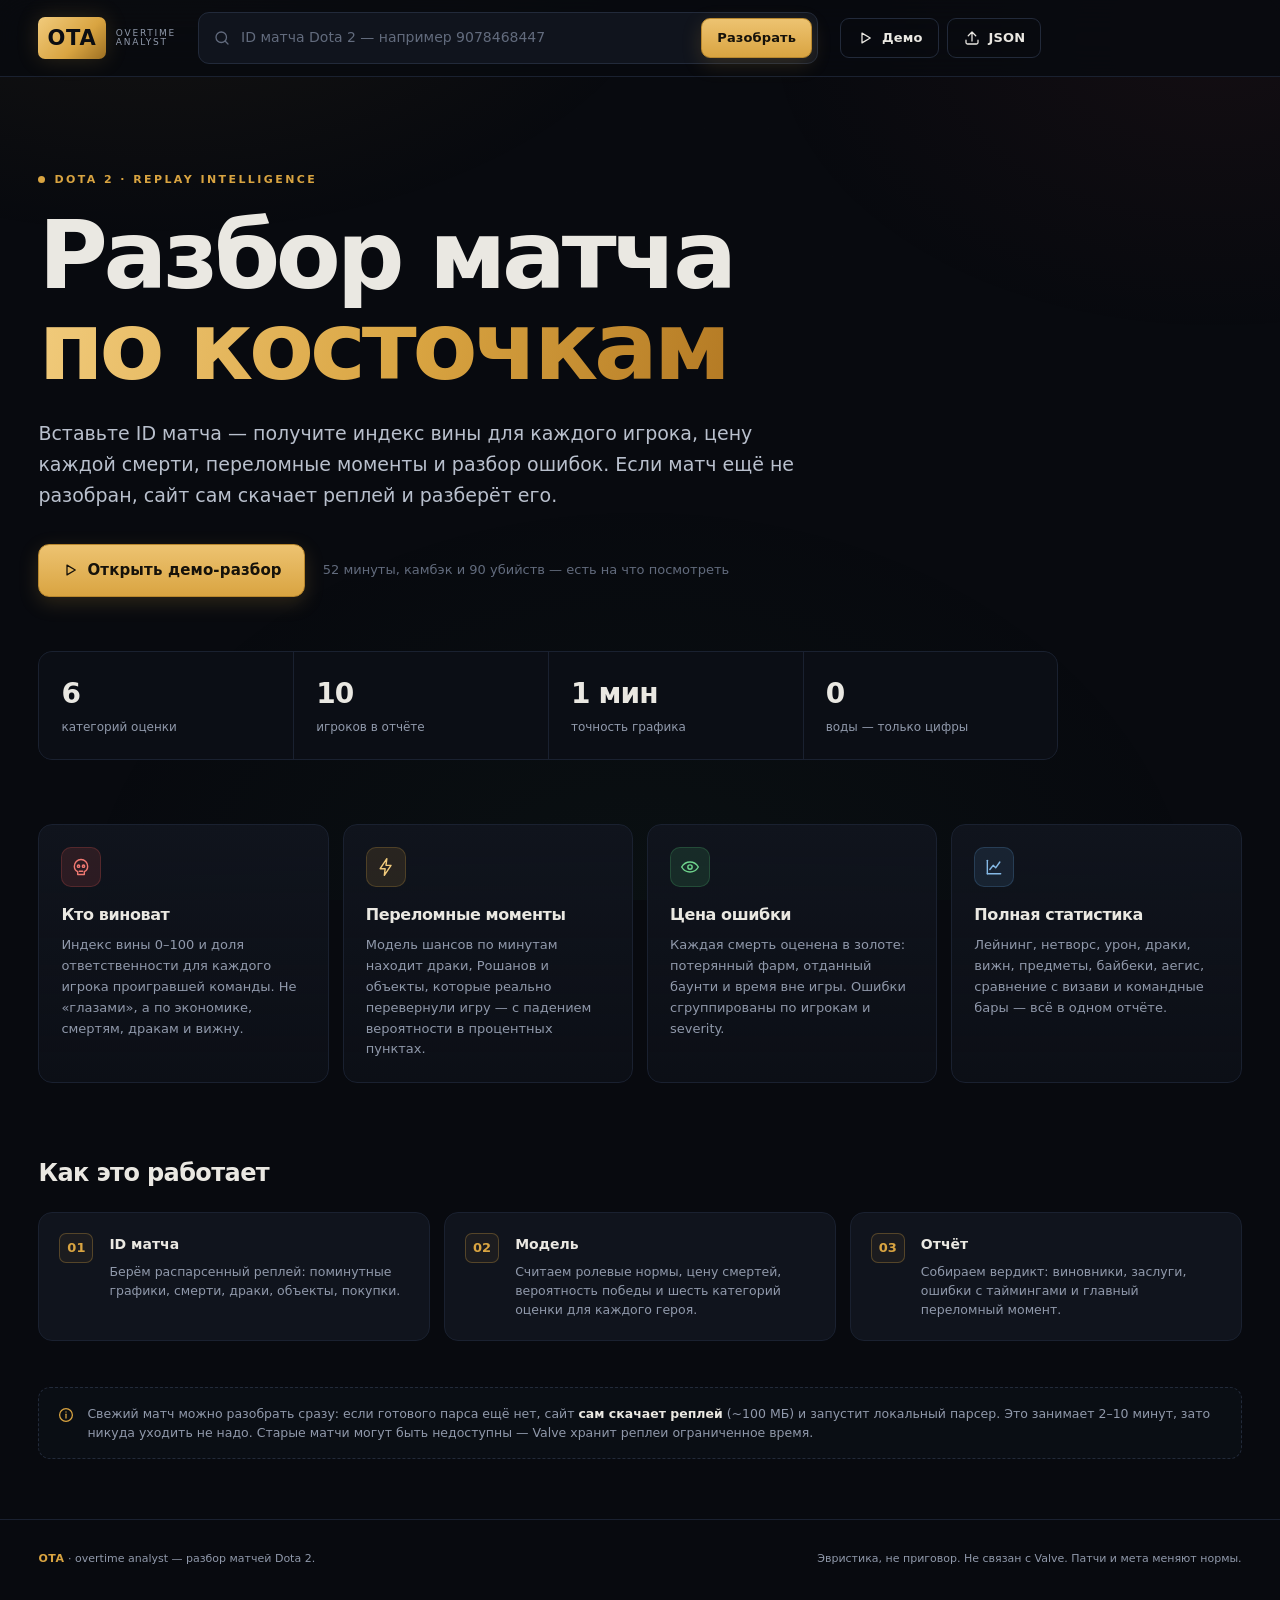
==== commit faa6a831: "Update cloud parse time expectations" ====
--- a/web/index.html
+++ b/web/index.html
@@ -112,7 +112,7 @@
 
       <div class="notice">
         <svg class="icon"><use href="#i-info"/></svg>
-        <p>Свежий матч можно разобрать сразу: если готового парса ещё нет, сайт <b>сам скачает реплей</b> (~100 МБ) и запустит локальный парсер. Это занимает 2–4 минуты, зато никуда уходить не надо. Старые матчи могут быть недоступны — Valve хранит реплеи ограниченное время.</p>
+        <p>Свежий матч можно разобрать сразу: если готового парса ещё нет, сайт <b>сам скачает реплей</b> (~100 МБ) и запустит локальный парсер. Это занимает 2–10 минут, зато никуда уходить не надо. Старые матчи могут быть недоступны — Valve хранит реплеи ограниченное время.</p>
       </div>
     </section>
 
@@ -137,7 +137,7 @@
         <li data-step="parse">Парсим реплей</li>
         <li data-step="stats">Собираем отчёт</li>
       </ol>
-      <div class="progress-note">Первый разбор занимает <b>2–4 минуты</b>: скачиваем ~100 МБ реплея с серверов Valve и парсим его у себя. Никуда переходить не нужно. После первого раза отчёт кэшируется и открывается мгновенно.</div>
+      <div class="progress-note">Первый разбор занимает <b>2–10 минут</b>: скачиваем ~100 МБ реплея с серверов Valve и парсим его у себя. Никуда переходить не нужно. После первого раза отчёт кэшируется и открывается мгновенно.</div>
       <div class="progress-actions">
         <button class="btn ghost" id="progress-back" type="button">На главную</button>
         <button class="btn primary" id="progress-retry" type="button" hidden>Повторить парс</button>
